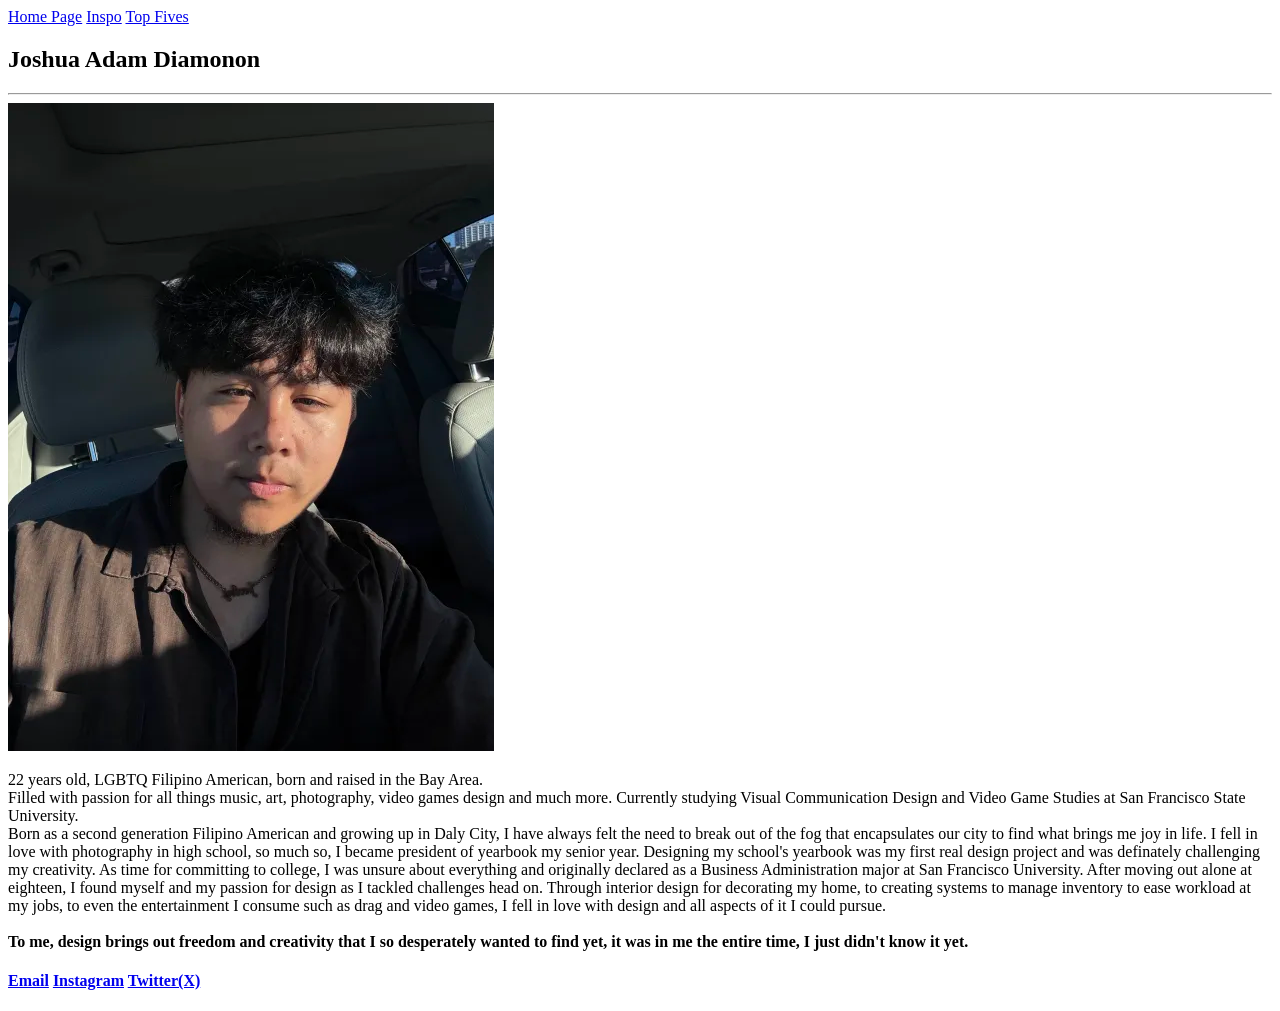
==== index.html @ 7a43065b "added font" ====
<!DOCTYPE html>
<html lang="eng">
    <head>
    <meta charset="UTF-8">
    <link rel="stylesheet" href="css/style.css">
    <title>Joshua Adam Diamonon</title>
    </head>
    <body>

<header>
    <nav>
      <a href="index.html">Home Page</a>
        <a href="JoshuaAdam_Diamonon_inspirationPage/inspiration.html">Inspo</a>
        <a href="JoshuaAdam_Diamonon_topFivePage/topFive.html">Top Fives</a>
    </nav>
</header>



<section>
    <h1>Joshua Adam Diamonon</h1>
    <hr>
        <img src="img/josh.webp"> <br>
        <p>22 years old, LGBTQ Filipino American, born and raised in the Bay Area. <br>
        Filled with passion for all things music, art, photography, video games design and much more. Currently studying Visual Communication Design and Video Game Studies at San Francisco State University. <br>
        Born as a second generation Filipino American and growing up in Daly City, I have always felt the need to break out of the fog that encapsulates our city to find what brings me joy in life. I fell in love with photography in high school, so much so, I became president of yearbook my senior year. 
        Designing my school's yearbook was my first real design project and was definately challenging my creativity. As time for committing to college, I was unsure about everything and originally declared as a Business Administration major at San Francisco University. 
        After moving out alone at eighteen, I found myself and my passion for design as I tackled challenges head on. Through interior design for decorating my home, to creating systems to manage inventory to ease workload at my jobs, to even the entertainment I consume such as drag and video games, I fell in love with design and all aspects of it I could pursue. <br>
        <br>
        <strong>To me, design brings out freedom and creativity that I so desperately wanted to find yet, it was in me the entire time, I just didn't know it yet.</strong>
    </p>
</section>





<footer>
<h4><a href="mailto:jdiamonon@sfsu.edu">Email</a>
<a href="https://instagram.com/josh.diamonon">Instagram</a>
<a href="https://x.com/jawshhhy">Twitter(X)</a></h4>
</footer>





    </body>
</html>
---- css/style.css ----
@font-face {
    font-family: fraunces ;
    src: url(../fonts/Fraunces.ttf);
}
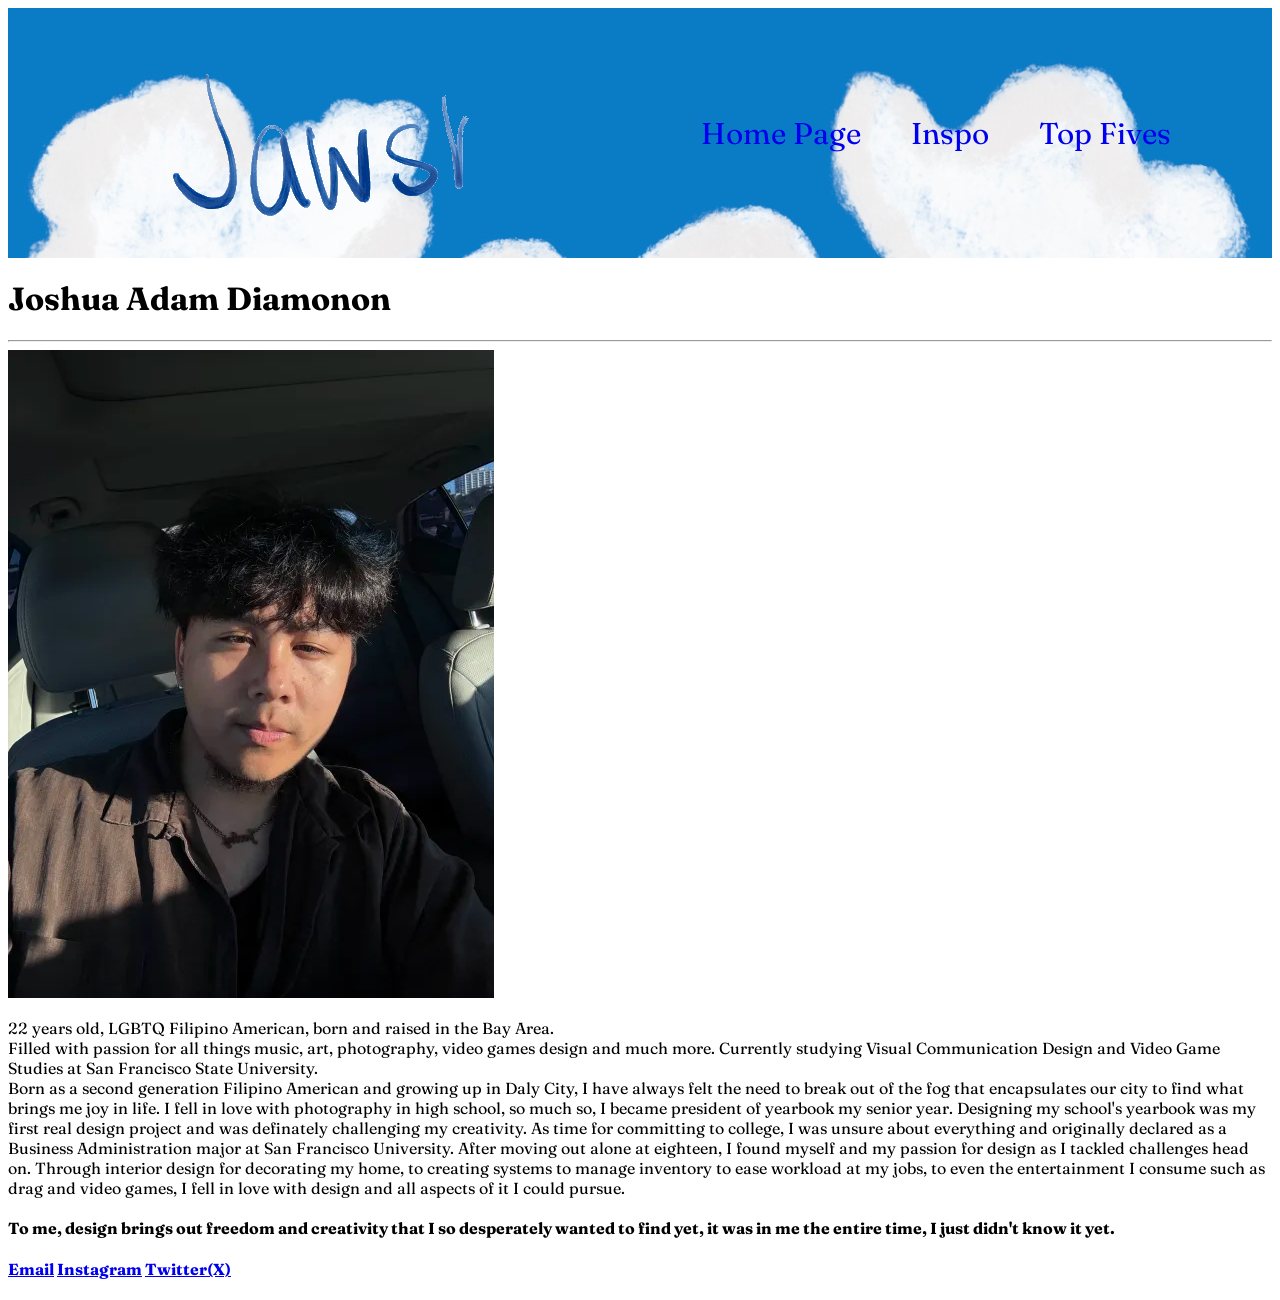
==== commit 1c2dbc46: "idk" ====
--- a/index.html
+++ b/index.html
@@ -8,16 +8,18 @@
     <body>
 
 <header>
+    <div id="jawshy">
+        <img src="img/jawshy.gif">
+   
     <nav>
-      <a href="index.html">Home Page</a>
+        <a href="index.html">Home Page</a>
         <a href="JoshuaAdam_Diamonon_inspirationPage/inspiration.html">Inspo</a>
         <a href="JoshuaAdam_Diamonon_topFivePage/topFive.html">Top Fives</a>
     </nav>
+     </div>
 </header>
 
-
-
-<section>
+    
     <h1>Joshua Adam Diamonon</h1>
     <hr>
         <img src="img/josh.webp"> <br>
@@ -29,7 +31,7 @@
         <br>
         <strong>To me, design brings out freedom and creativity that I so desperately wanted to find yet, it was in me the entire time, I just didn't know it yet.</strong>
     </p>
-</section>
+
 
 
 
--- a/css/style.css
+++ b/css/style.css
@@ -1,4 +1,28 @@
 @font-face {
     font-family: fraunces ;
     src: url(../fonts/Fraunces.ttf);
-}+}
+*{
+font-family: fraunces;
+}
+
+#jawshy{
+    display: flex;
+    justify-content: center;
+    align-items: center;
+    background-image: url(../img/clouds.jpg);
+    background-size: cover;
+    
+}
+
+
+nav, nav a{
+    font-family: fraunces;
+    text-decoration: none;
+    font-size: 30px;
+    display: flex;
+    flex-direction: rows;
+    justify-content: center;
+    gap: 50px;
+}
+
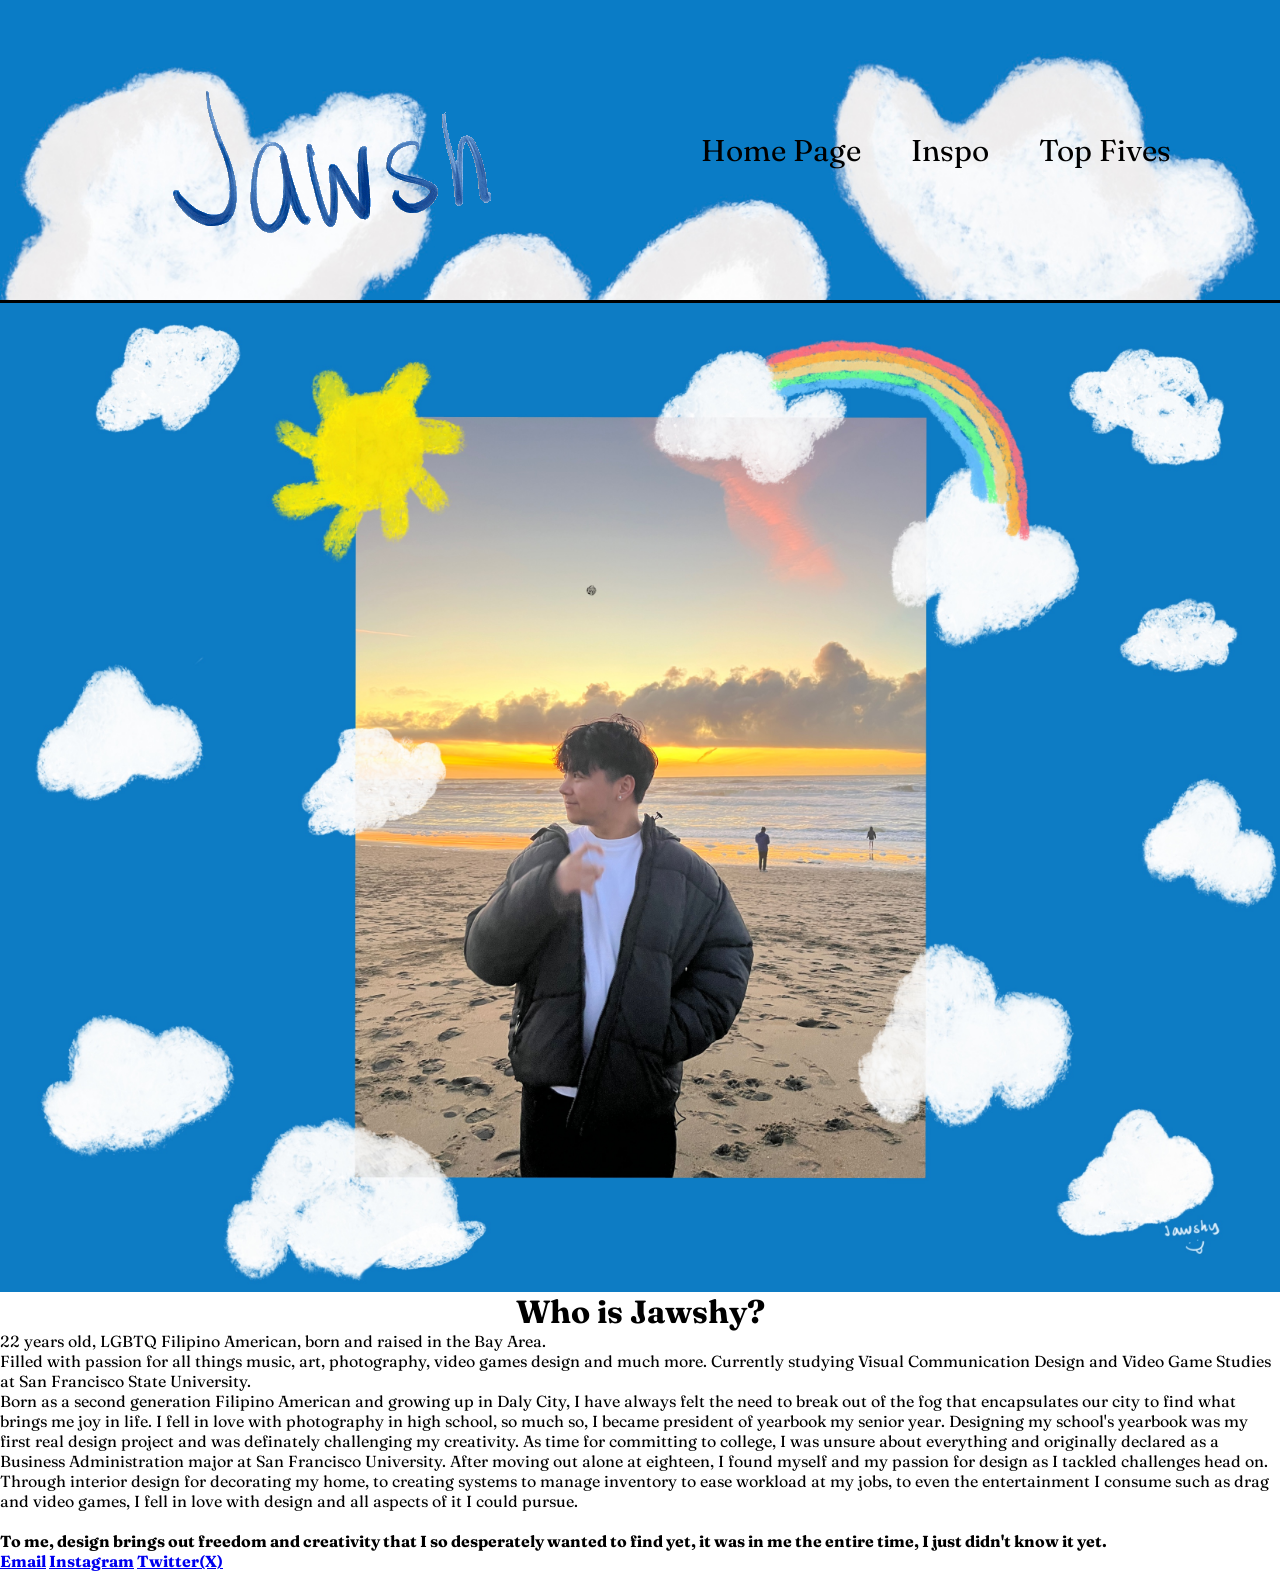
==== commit 82b2ea25: "i love clouds" ====
--- a/index.html
+++ b/index.html
@@ -18,11 +18,11 @@
     </nav>
      </div>
 </header>
+    <div class="josh">
+    <img src="img/joshy.jpg">
+    <h1>Who is Jawshy?</h1>
 
-    
-    <h1>Joshua Adam Diamonon</h1>
-    <hr>
-        <img src="img/josh.webp"> <br>
+       
         <p>22 years old, LGBTQ Filipino American, born and raised in the Bay Area. <br>
         Filled with passion for all things music, art, photography, video games design and much more. Currently studying Visual Communication Design and Video Game Studies at San Francisco State University. <br>
         Born as a second generation Filipino American and growing up in Daly City, I have always felt the need to break out of the fog that encapsulates our city to find what brings me joy in life. I fell in love with photography in high school, so much so, I became president of yearbook my senior year. 
@@ -31,6 +31,7 @@
         <br>
         <strong>To me, design brings out freedom and creativity that I so desperately wanted to find yet, it was in me the entire time, I just didn't know it yet.</strong>
     </p>
+</div>
 
 
 
--- a/css/style.css
+++ b/css/style.css
@@ -4,6 +4,7 @@
 }
 *{
 font-family: fraunces;
+margin: 0;
 }
 
 #jawshy{
@@ -12,9 +13,11 @@
     align-items: center;
     background-image: url(../img/clouds.jpg);
     background-size: cover;
+    padding: 25px;
+    border-bottom: 3px solid black;
+    
     
 }
-
 
 nav, nav a{
     font-family: fraunces;
@@ -24,5 +27,16 @@
     flex-direction: rows;
     justify-content: center;
     gap: 50px;
+    color: black;
+   
 }
 
+.josh{
+    display: flex;
+    flex-direction: column;
+   
+}
+.josh h1{
+    display: flex;
+    justify-content: center;
+}
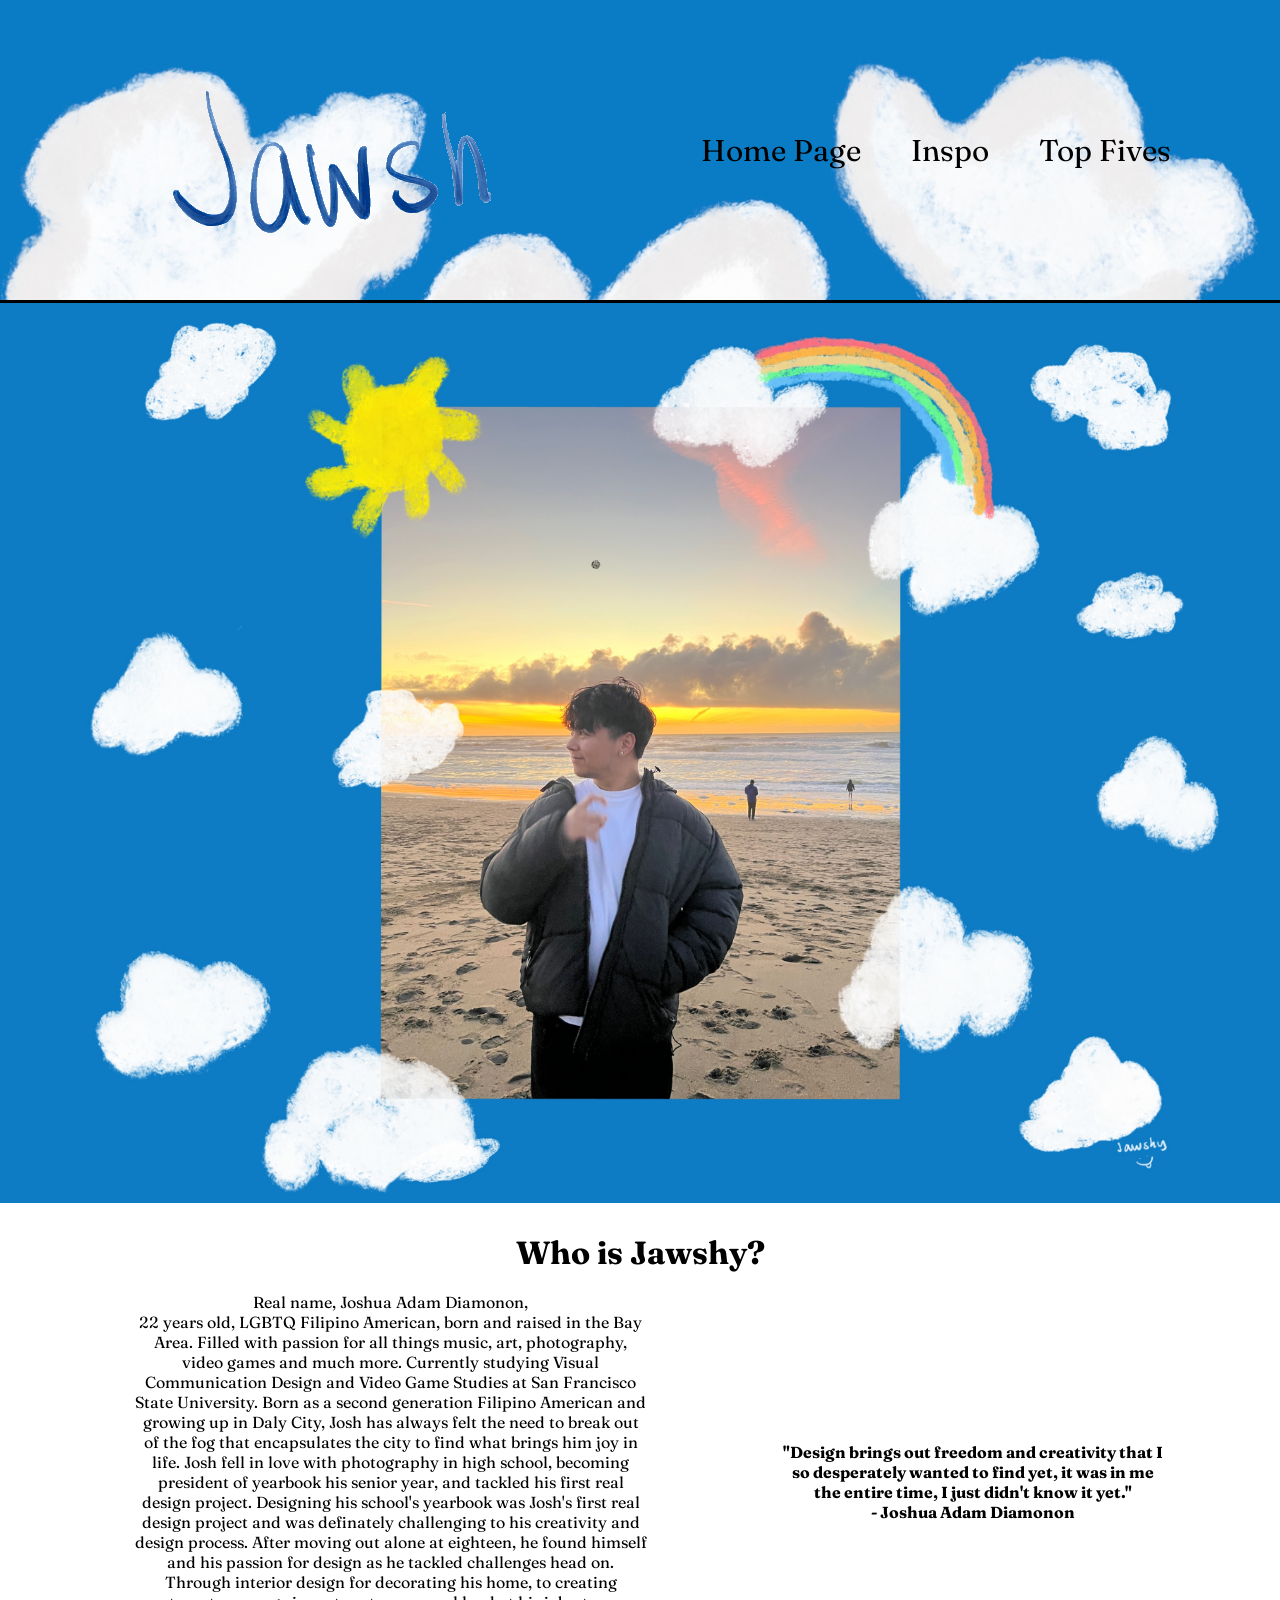
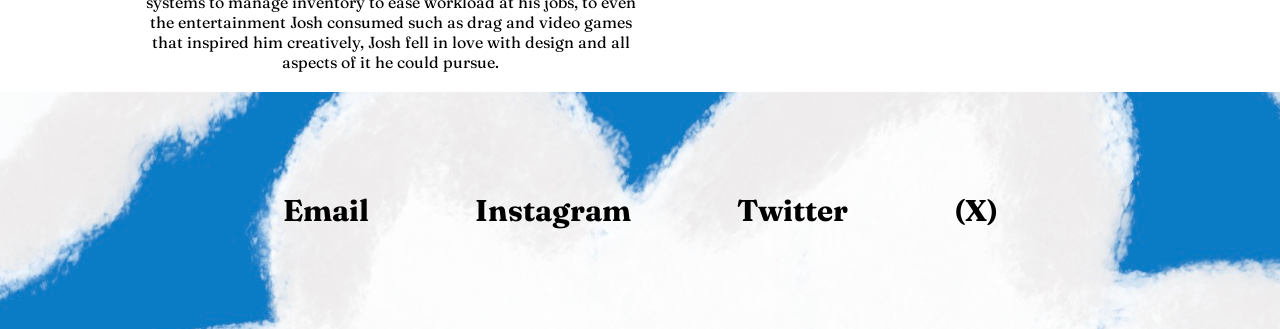
==== commit 4e24883e: "goodnight" ====
--- a/index.html
+++ b/index.html
@@ -18,20 +18,24 @@
     </nav>
      </div>
 </header>
-    <div class="josh">
-    <img src="img/joshy.jpg">
-    <h1>Who is Jawshy?</h1>
 
-       
-        <p>22 years old, LGBTQ Filipino American, born and raised in the Bay Area. <br>
-        Filled with passion for all things music, art, photography, video games design and much more. Currently studying Visual Communication Design and Video Game Studies at San Francisco State University. <br>
-        Born as a second generation Filipino American and growing up in Daly City, I have always felt the need to break out of the fog that encapsulates our city to find what brings me joy in life. I fell in love with photography in high school, so much so, I became president of yearbook my senior year. 
-        Designing my school's yearbook was my first real design project and was definately challenging my creativity. As time for committing to college, I was unsure about everything and originally declared as a Business Administration major at San Francisco University. 
-        After moving out alone at eighteen, I found myself and my passion for design as I tackled challenges head on. Through interior design for decorating my home, to creating systems to manage inventory to ease workload at my jobs, to even the entertainment I consume such as drag and video games, I fell in love with design and all aspects of it I could pursue. <br>
-        <br>
-        <strong>To me, design brings out freedom and creativity that I so desperately wanted to find yet, it was in me the entire time, I just didn't know it yet.</strong>
-    </p>
-</div>
+
+<img id="sun" src="img/joshy.jpg">
+    
+        <h1>Who is Jawshy?</h1>
+        <div class="josh">
+        <div id="bio">
+        Real name, Joshua Adam Diamonon, <br> 22 years old, LGBTQ Filipino American, born and raised in the Bay Area.
+        Filled with passion for all things music, art, photography, video games and much more. Currently studying Visual Communication Design and Video Game Studies at San Francisco State University.
+        Born as a second generation Filipino American and growing up in Daly City, Josh has always felt the need to break out of the fog that encapsulates the city to find what brings him joy in life. Josh fell in love with photography in high school, becoming president of yearbook his senior year, and tackled his first real design project.
+        Designing his school's yearbook was Josh's first real design project and was definately challenging to his creativity and design process. 
+        After moving out alone at eighteen, he found himself and his passion for design as he tackled challenges head on. Through interior design for decorating his home, to creating systems to manage inventory to ease workload at his jobs, to even the entertainment Josh consumed such as drag and video games that inspired him creatively, Josh fell in love with design and all aspects of it he could pursue. <br>
+        </div>
+        <div id="quote">
+        <strong>"Design brings out freedom and creativity that I so desperately wanted to find yet, it was in me the entire time, I just didn't know it yet." <br> - Joshua Adam Diamonon</strong></p>
+        </div>
+    
+    </div>
 
 
 
@@ -41,7 +45,7 @@
 <footer>
 <h4><a href="mailto:jdiamonon@sfsu.edu">Email</a>
 <a href="https://instagram.com/josh.diamonon">Instagram</a>
-<a href="https://x.com/jawshhhy">Twitter(X)</a></h4>
+<a href="https://x.com/jawshhhy">Twitter (X)</a></h4>
 </footer>
 
 
--- a/css/style.css
+++ b/css/style.css
@@ -5,6 +5,7 @@
 *{
 font-family: fraunces;
 margin: 0;
+padding: 0;
 }
 
 #jawshy{
@@ -15,6 +16,7 @@
     background-size: cover;
     padding: 25px;
     border-bottom: 3px solid black;
+    
     
     
 }
@@ -31,12 +33,67 @@
    
 }
 
+#sun{
+    width: 100vw;
+    height: 100vh;
+    object-fit: contain;
+    background-color: #0e7cc5;
+    display: block;
+}
+
+h1{
+    display: flex;
+    justify-content: center;
+    padding-top: 30px;
+
+}
+
+
 .josh{
     display: flex;
-    flex-direction: column;
-   
+    flex-direction: rows;
+    
+    justify-content: space-evenly;
+    align-items: center;
 }
-.josh h1{
+
+    #bio {
+        display: flex;
+        
+        width: 40%;
+        margin: 20px;
+        text-align: center;
+    }
+
+    #quote{
+      
+        display: flex;
+        width: 30%;
+        text-align: center;
+    
+    }
+
+
+
+
+
+
+
+    footer{
+        background-image: url(/img/clouds.jpg);
+        background-position-x: 2100px;
+        background-position-y: 1500px;
+    font-family: fraunces;
+    text-decoration: none;
+    font-size: 30px;
     display: flex;
+    flex-direction: rows;
     justify-content: center;
-}
+    word-spacing: 100px;
+    color: black;
+    padding: 100px;
+    }
+    footer a{
+        text-decoration: none;
+        color: black;
+    }
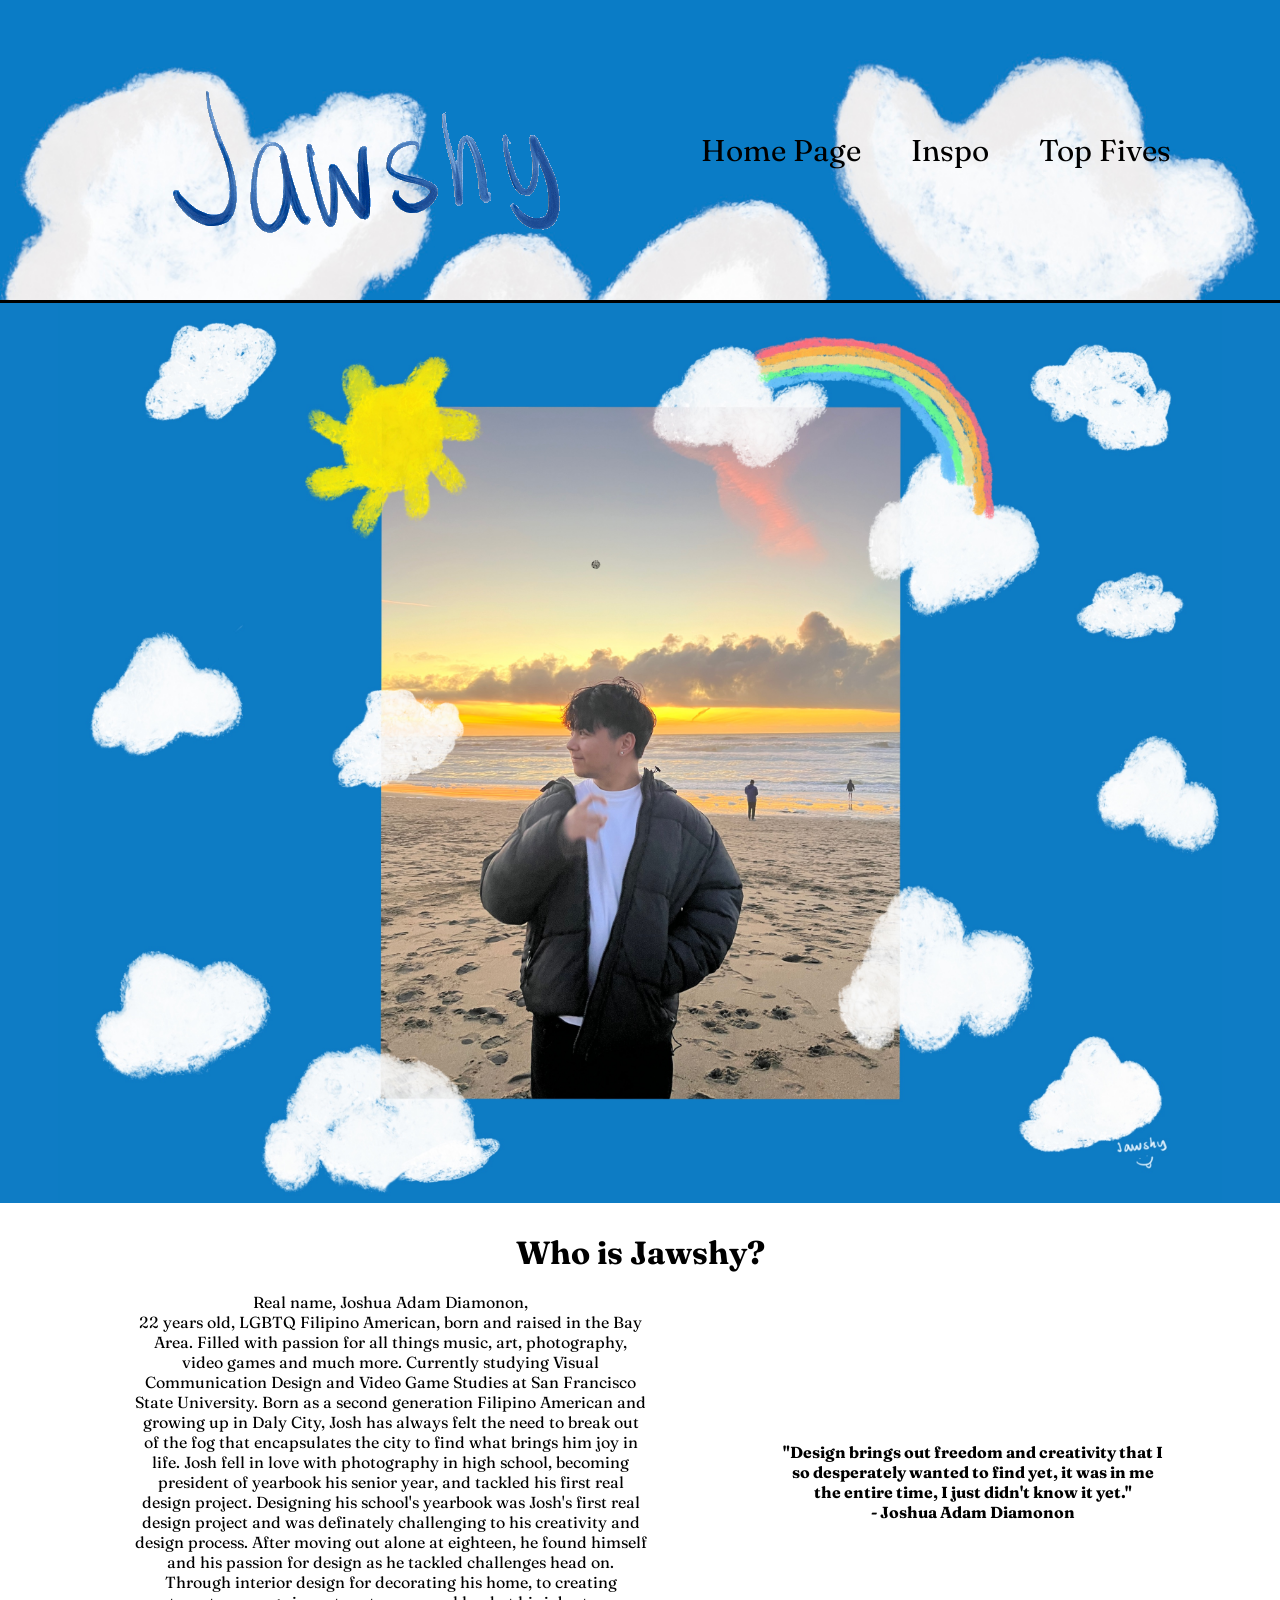
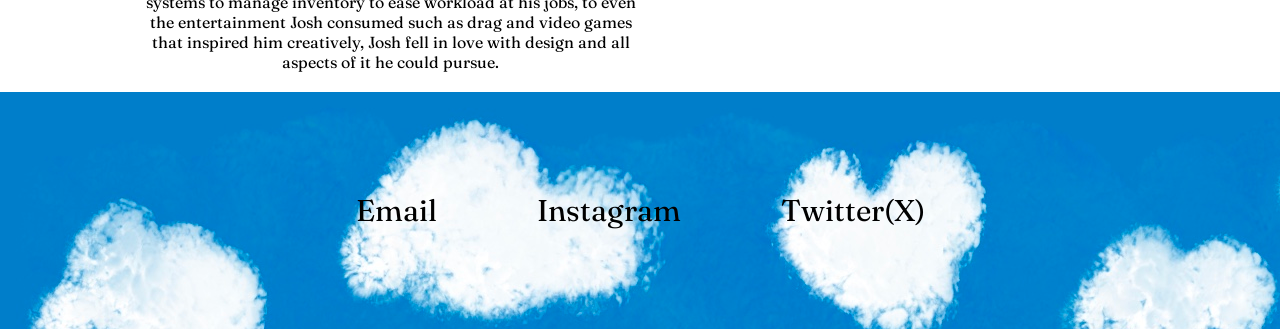
==== commit 326b8b6a: "foot" ====
--- a/index.html
+++ b/index.html
@@ -43,9 +43,14 @@
 
 
 <footer>
-<h4><a href="mailto:jdiamonon@sfsu.edu">Email</a>
-<a href="https://instagram.com/josh.diamonon">Instagram</a>
-<a href="https://x.com/jawshhhy">Twitter (X)</a></h4>
+<div class="social">
+    
+<div id="mail"><a href="mailto:jdiamonon@sfsu.edu">Email</a></div>
+<div id="insta"><a href="https://instagram.com/josh.diamonon">Instagram</a></div>
+<div id="twit"><a href="https://x.com/jawshhhy">Twitter(X)</a></div>
+
+
+</div>
 </footer>
 
 
--- a/css/style.css
+++ b/css/style.css
@@ -80,20 +80,22 @@
 
 
     footer{
-        background-image: url(/img/clouds.jpg);
-        background-position-x: 2100px;
-        background-position-y: 1500px;
-    font-family: fraunces;
-    text-decoration: none;
-    font-size: 30px;
-    display: flex;
-    flex-direction: rows;
-    justify-content: center;
-    word-spacing: 100px;
-    color: black;
-    padding: 100px;
+        background-image: url(/img/footcloud.jpg);
+        height: 100%;
+        font-size: 30px;
+        display: flex;
+        padding: 100px;
+        justify-content: center;
+        align-items: center;
     }
     footer a{
         text-decoration: none;
         color: black;
-    }+    }
+    .social{
+        display: flex;
+        gap: 100px;
+    }
+
+      
+            
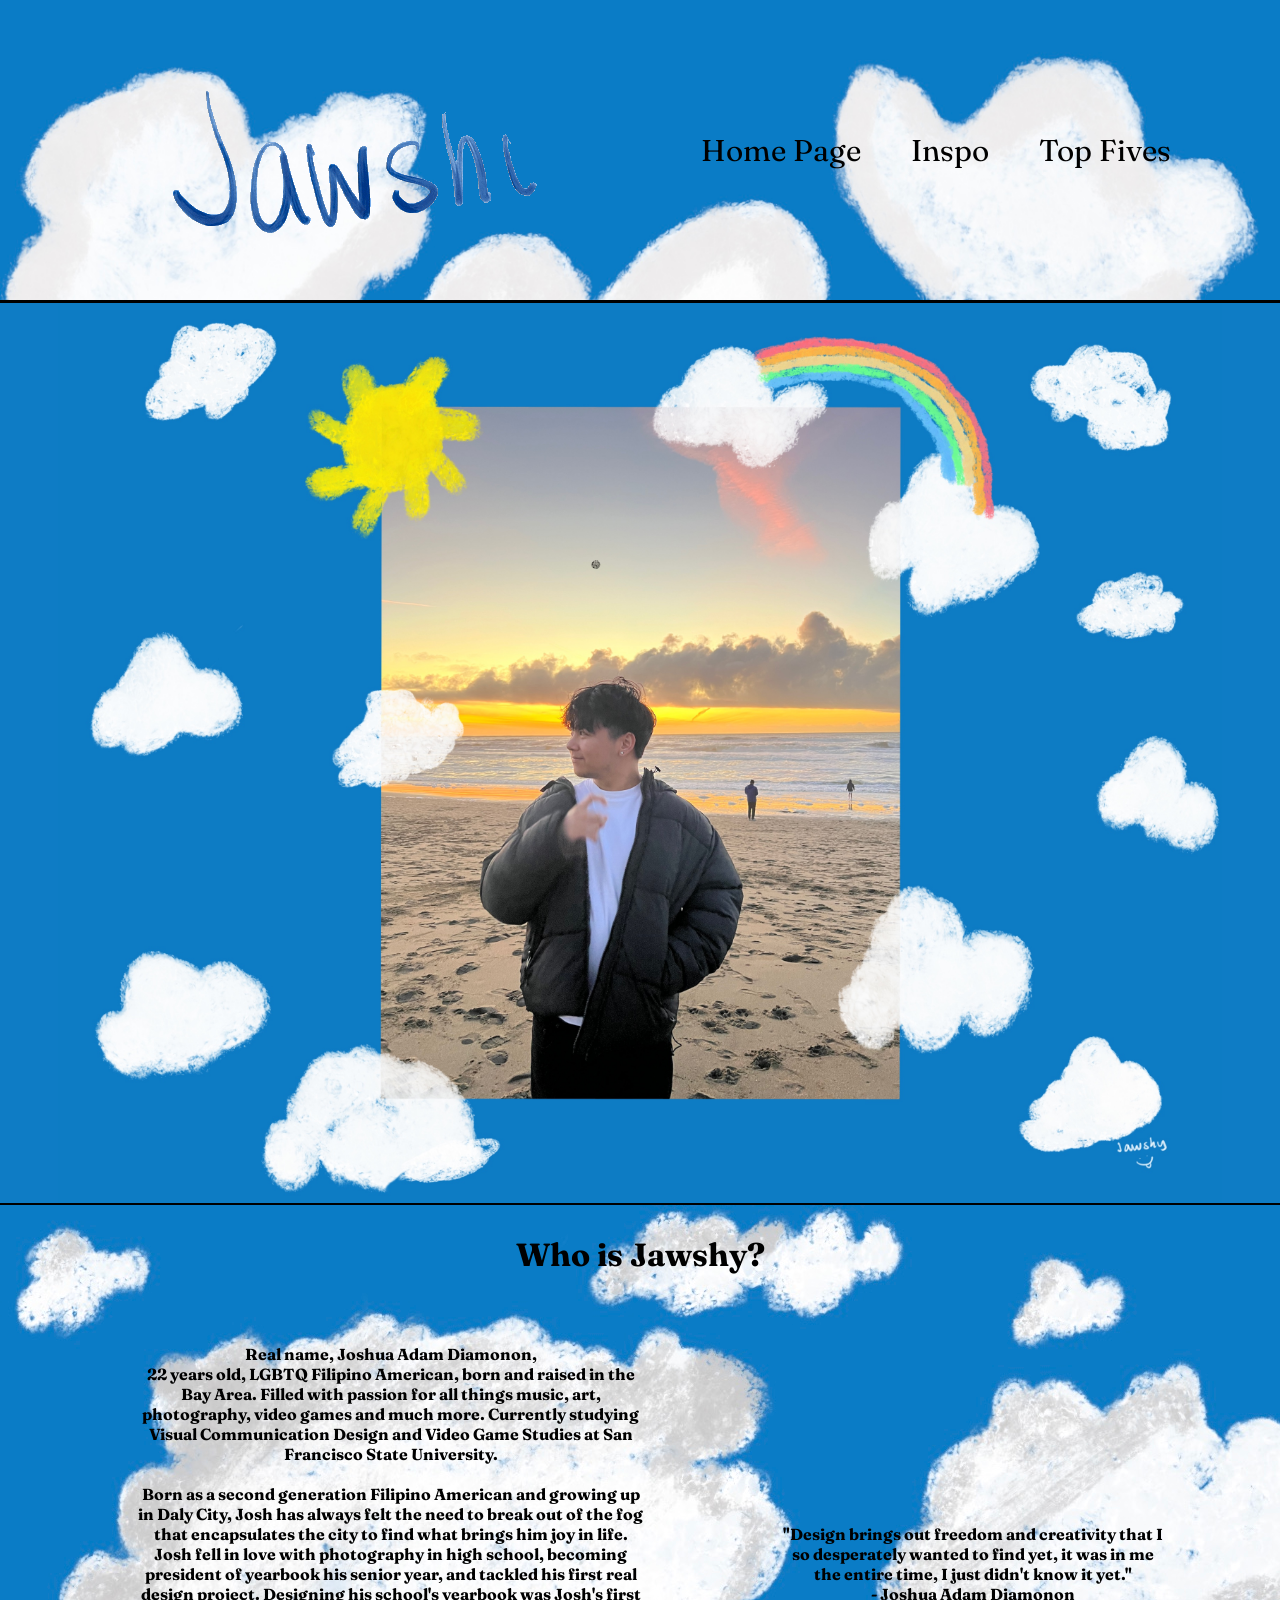
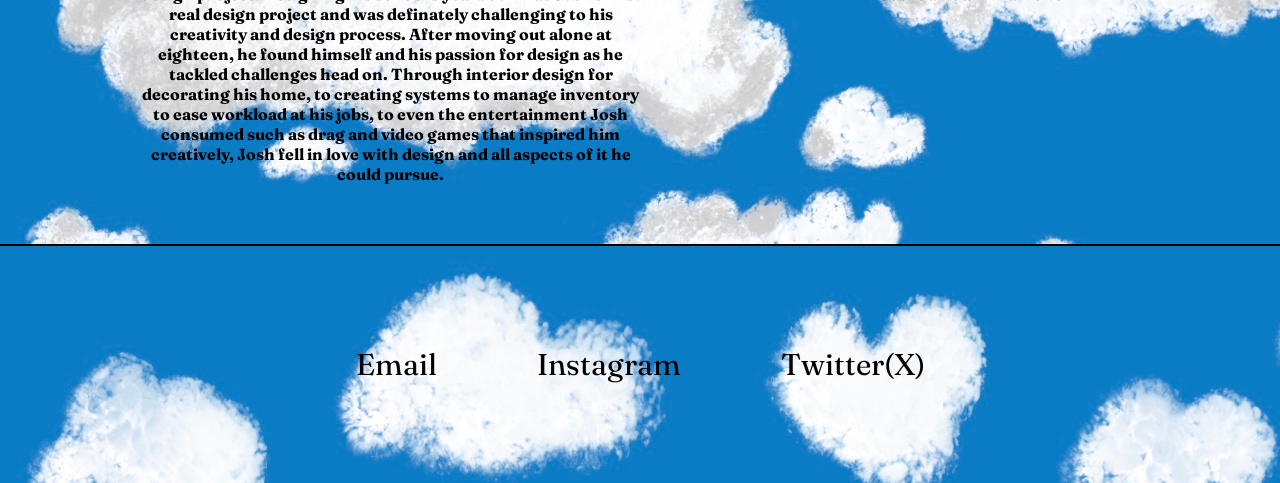
==== commit 0bd83ea4: "homepage stuff" ====
--- a/index.html
+++ b/index.html
@@ -22,15 +22,16 @@
 
 <img id="sun" src="img/joshy.jpg">
     
+    
+        <div class="josh">
         <h1>Who is Jawshy?</h1>
-        <div class="josh">
-        <div id="bio">
+        <div id="bio"> <strong>
         Real name, Joshua Adam Diamonon, <br> 22 years old, LGBTQ Filipino American, born and raised in the Bay Area.
-        Filled with passion for all things music, art, photography, video games and much more. Currently studying Visual Communication Design and Video Game Studies at San Francisco State University.
+        Filled with passion for all things music, art, photography, video games and much more. Currently studying Visual Communication Design and Video Game Studies at San Francisco State University. <br> <br>
         Born as a second generation Filipino American and growing up in Daly City, Josh has always felt the need to break out of the fog that encapsulates the city to find what brings him joy in life. Josh fell in love with photography in high school, becoming president of yearbook his senior year, and tackled his first real design project.
         Designing his school's yearbook was Josh's first real design project and was definately challenging to his creativity and design process. 
         After moving out alone at eighteen, he found himself and his passion for design as he tackled challenges head on. Through interior design for decorating his home, to creating systems to manage inventory to ease workload at his jobs, to even the entertainment Josh consumed such as drag and video games that inspired him creatively, Josh fell in love with design and all aspects of it he could pursue. <br>
-        </div>
+       </strong> </div>
         <div id="quote">
         <strong>"Design brings out freedom and creativity that I so desperately wanted to find yet, it was in me the entire time, I just didn't know it yet." <br> - Joshua Adam Diamonon</strong></p>
         </div>
--- a/css/style.css
+++ b/css/style.css
@@ -12,7 +12,7 @@
     display: flex;
     justify-content: center;
     align-items: center;
-    background-image: url(../img/clouds.jpg);
+    background-image: url(../img/nav.jpg);
     background-size: cover;
     padding: 25px;
     border-bottom: 3px solid black;
@@ -39,27 +39,33 @@
     object-fit: contain;
     background-color: #0e7cc5;
     display: block;
+    border-bottom: 2px solid black;
 }
 
-h1{
+
+
+
+
+.josh{
+    background-image: url(../img/quote.jpg);
+    display: flex;
+    flex-direction: row;
+    flex-wrap: wrap;
+    justify-content: space-evenly;
+    align-items: center;
+    padding-bottom: 40px;
+}
+    h1{
     display: flex;
     justify-content: center;
     padding-top: 30px;
-
-}
-
-
-.josh{
-    display: flex;
-    flex-direction: rows;
+    flex: 100%;
+    padding-bottom: 50px;
     
-    justify-content: space-evenly;
-    align-items: center;
-}
+    }
 
     #bio {
         display: flex;
-        
         width: 40%;
         margin: 20px;
         text-align: center;
@@ -80,13 +86,14 @@
 
 
     footer{
-        background-image: url(/img/footcloud.jpg);
+        background-image: url(/img/foot.jpg);
         height: 100%;
         font-size: 30px;
         display: flex;
         padding: 100px;
         justify-content: center;
         align-items: center;
+        border-top: 2px solid black;
     }
     footer a{
         text-decoration: none;
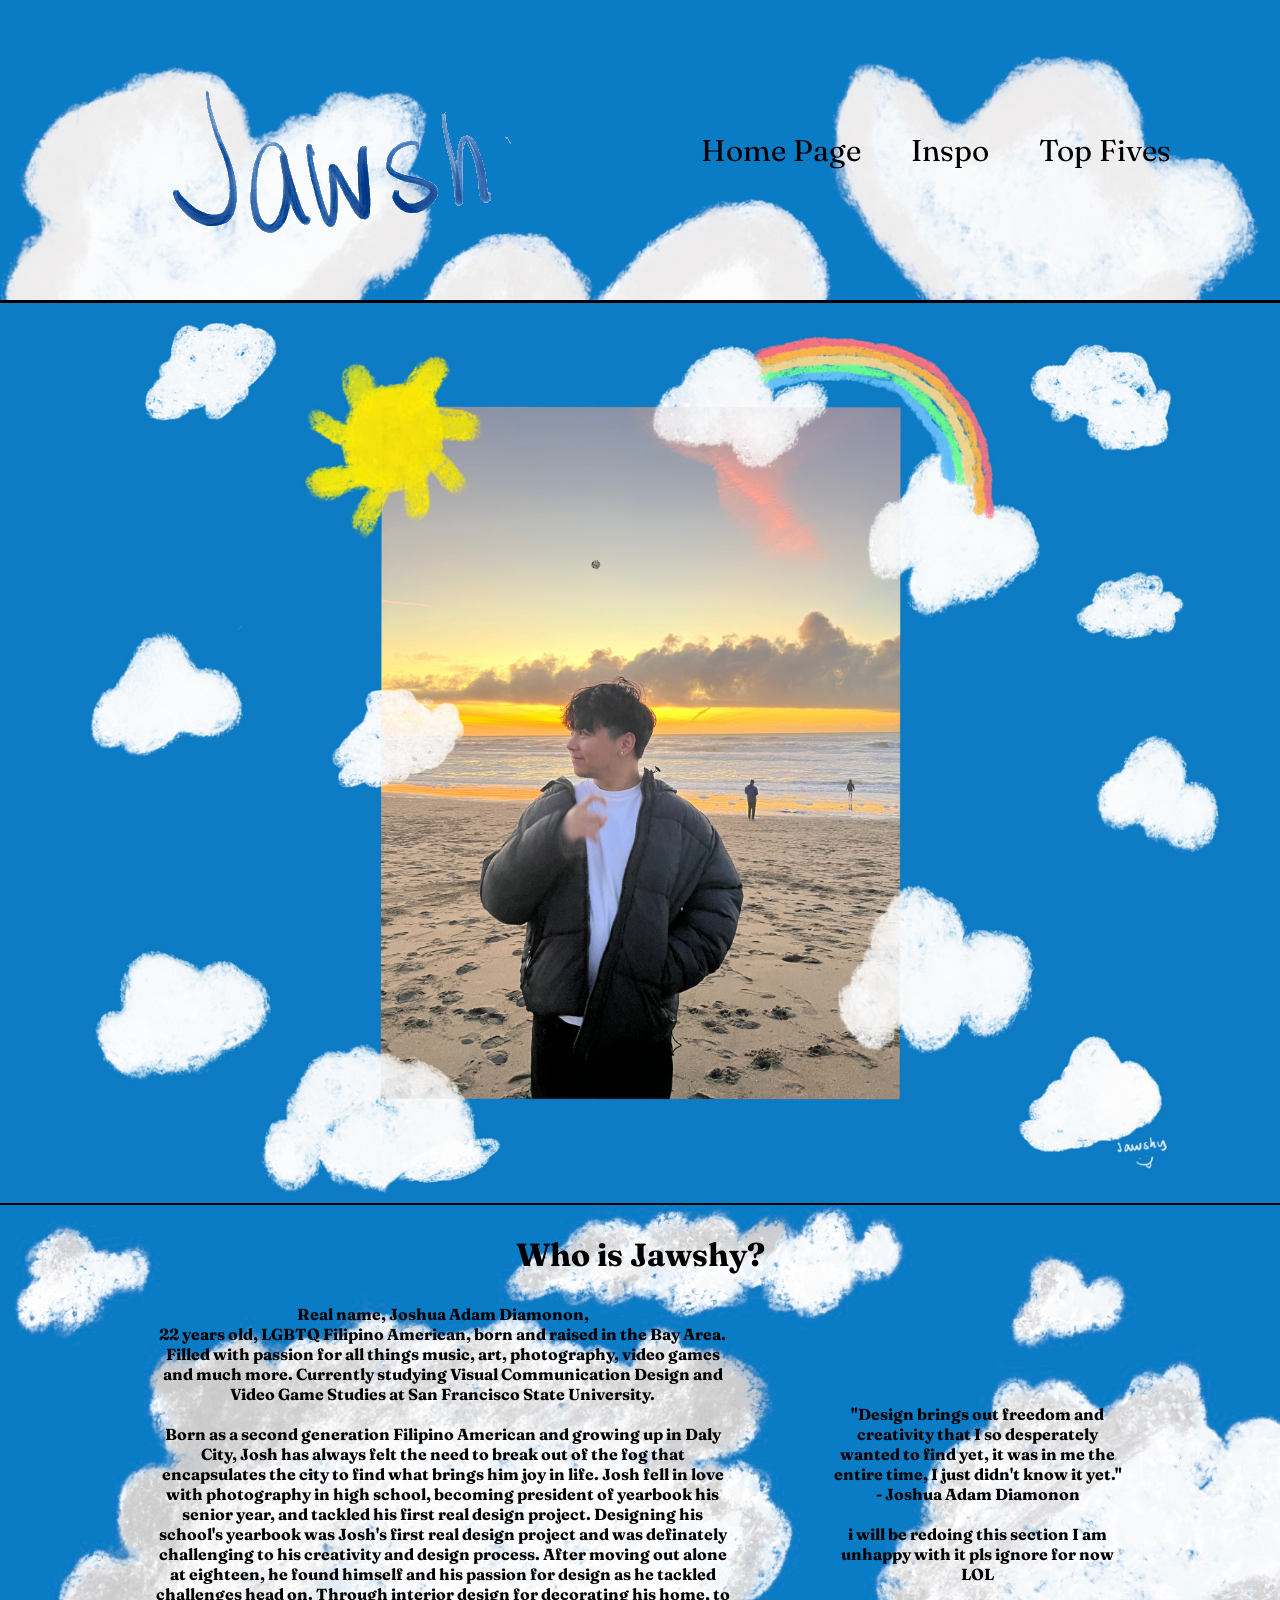
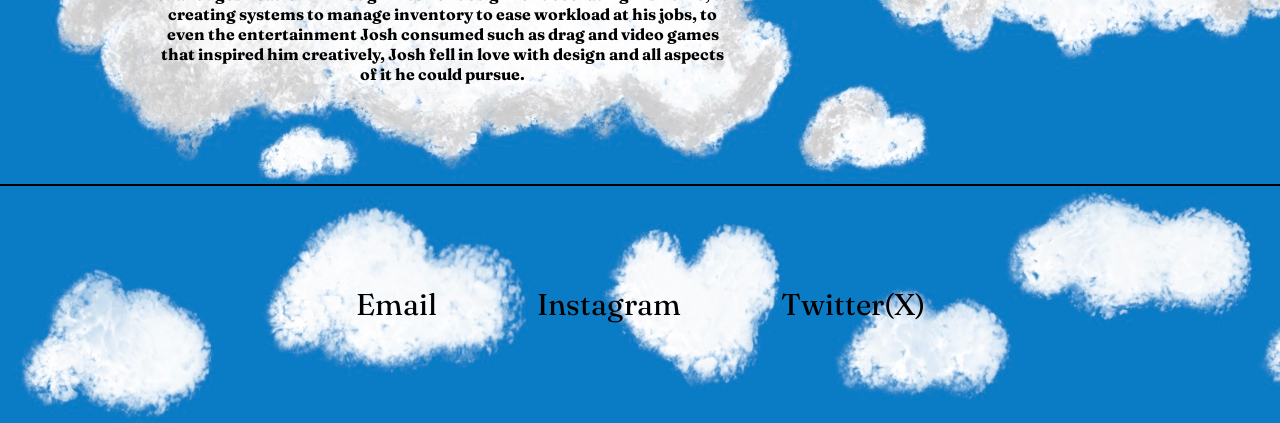
==== commit d9e1f5a4: "ab to crash out" ====
--- a/index.html
+++ b/index.html
@@ -33,7 +33,8 @@
         After moving out alone at eighteen, he found himself and his passion for design as he tackled challenges head on. Through interior design for decorating his home, to creating systems to manage inventory to ease workload at his jobs, to even the entertainment Josh consumed such as drag and video games that inspired him creatively, Josh fell in love with design and all aspects of it he could pursue. <br>
        </strong> </div>
         <div id="quote">
-        <strong>"Design brings out freedom and creativity that I so desperately wanted to find yet, it was in me the entire time, I just didn't know it yet." <br> - Joshua Adam Diamonon</strong></p>
+        <strong>"Design brings out freedom and creativity that I so desperately wanted to find yet, it was in me the entire time, I just didn't know it yet." <br> - Joshua Adam Diamonon
+        <br> <br> i will be redoing this section I am unhappy with it pls ignore for now LOL</strong></p>
         </div>
     
     </div>
@@ -45,7 +46,7 @@
 
 <footer>
 <div class="social">
-    
+
 <div id="mail"><a href="mailto:jdiamonon@sfsu.edu">Email</a></div>
 <div id="insta"><a href="https://instagram.com/josh.diamonon">Instagram</a></div>
 <div id="twit"><a href="https://x.com/jawshhhy">Twitter(X)</a></div>
--- a/css/style.css
+++ b/css/style.css
@@ -47,35 +47,40 @@
 
 
 .josh{
-    background-image: url(../img/quote.jpg);
+    background-image: url(../img/bio.jpg);
     display: flex;
     flex-direction: row;
     flex-wrap: wrap;
-    justify-content: space-evenly;
+    justify-content: center;
     align-items: center;
-    padding-bottom: 40px;
+    background-position: cover;
+    padding-bottom: 100px;
+    column-gap: 100px;
 }
     h1{
     display: flex;
     justify-content: center;
     padding-top: 30px;
+    padding-bottom: 30px;
     flex: 100%;
-    padding-bottom: 50px;
     
     }
 
     #bio {
         display: flex;
-        width: 40%;
-        margin: 20px;
+        width: 45%;
         text-align: center;
+
+        
+    
     }
 
     #quote{
       
         display: flex;
-        width: 30%;
+        width: 23%;
         text-align: center;
+       
     
     }
 
@@ -86,7 +91,7 @@
 
 
     footer{
-        background-image: url(/img/foot.jpg);
+        background-image: url(../img/foot.jpg);
         height: 100%;
         font-size: 30px;
         display: flex;
@@ -94,6 +99,7 @@
         justify-content: center;
         align-items: center;
         border-top: 2px solid black;
+        background-size: cover;
     }
     footer a{
         text-decoration: none;
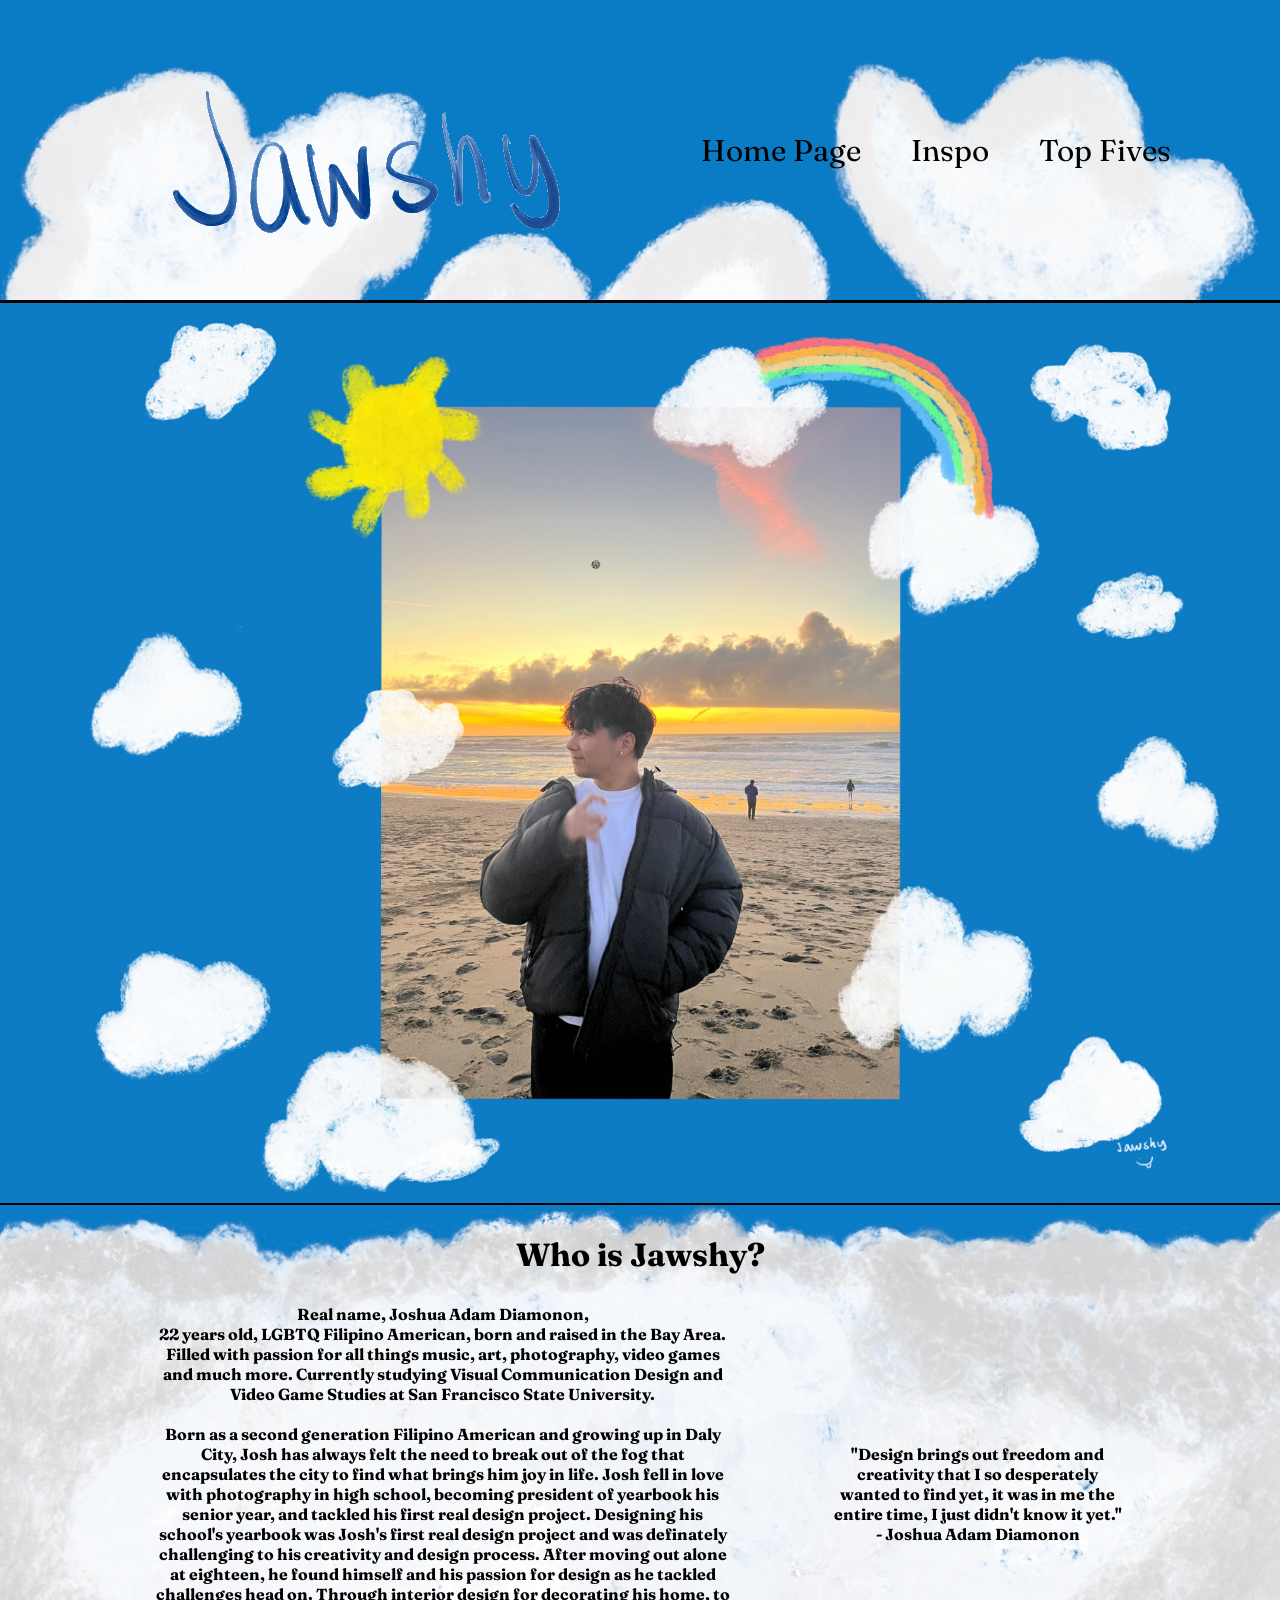
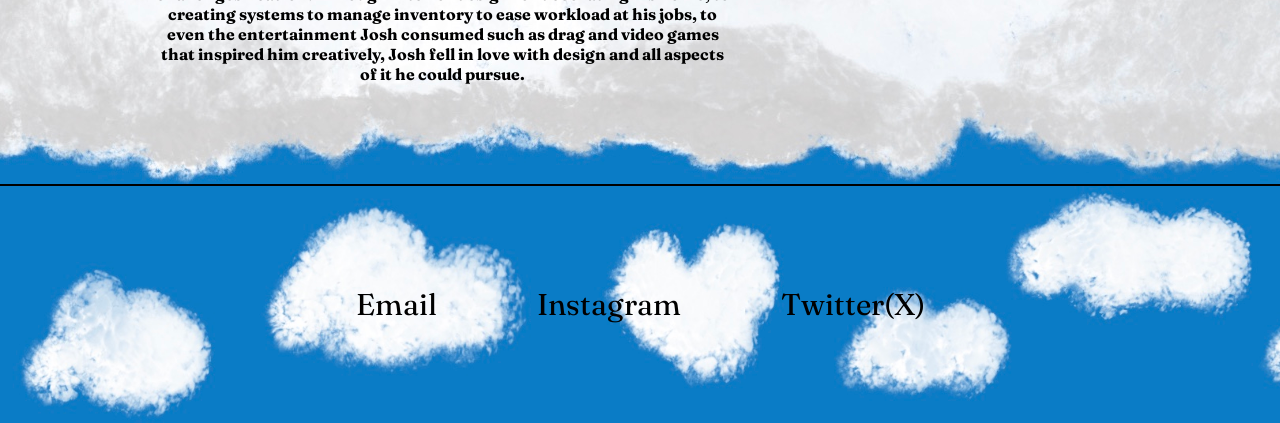
==== commit aed89fec: "i forgot what i did" ====
--- a/index.html
+++ b/index.html
@@ -34,7 +34,7 @@
        </strong> </div>
         <div id="quote">
         <strong>"Design brings out freedom and creativity that I so desperately wanted to find yet, it was in me the entire time, I just didn't know it yet." <br> - Joshua Adam Diamonon
-        <br> <br> i will be redoing this section I am unhappy with it pls ignore for now LOL</strong></p>
+        </strong></p>
         </div>
     
     </div>
--- a/css/style.css
+++ b/css/style.css
@@ -53,7 +53,7 @@
     flex-wrap: wrap;
     justify-content: center;
     align-items: center;
-    background-position: cover;
+    background-position: center;
     padding-bottom: 100px;
     column-gap: 100px;
 }
